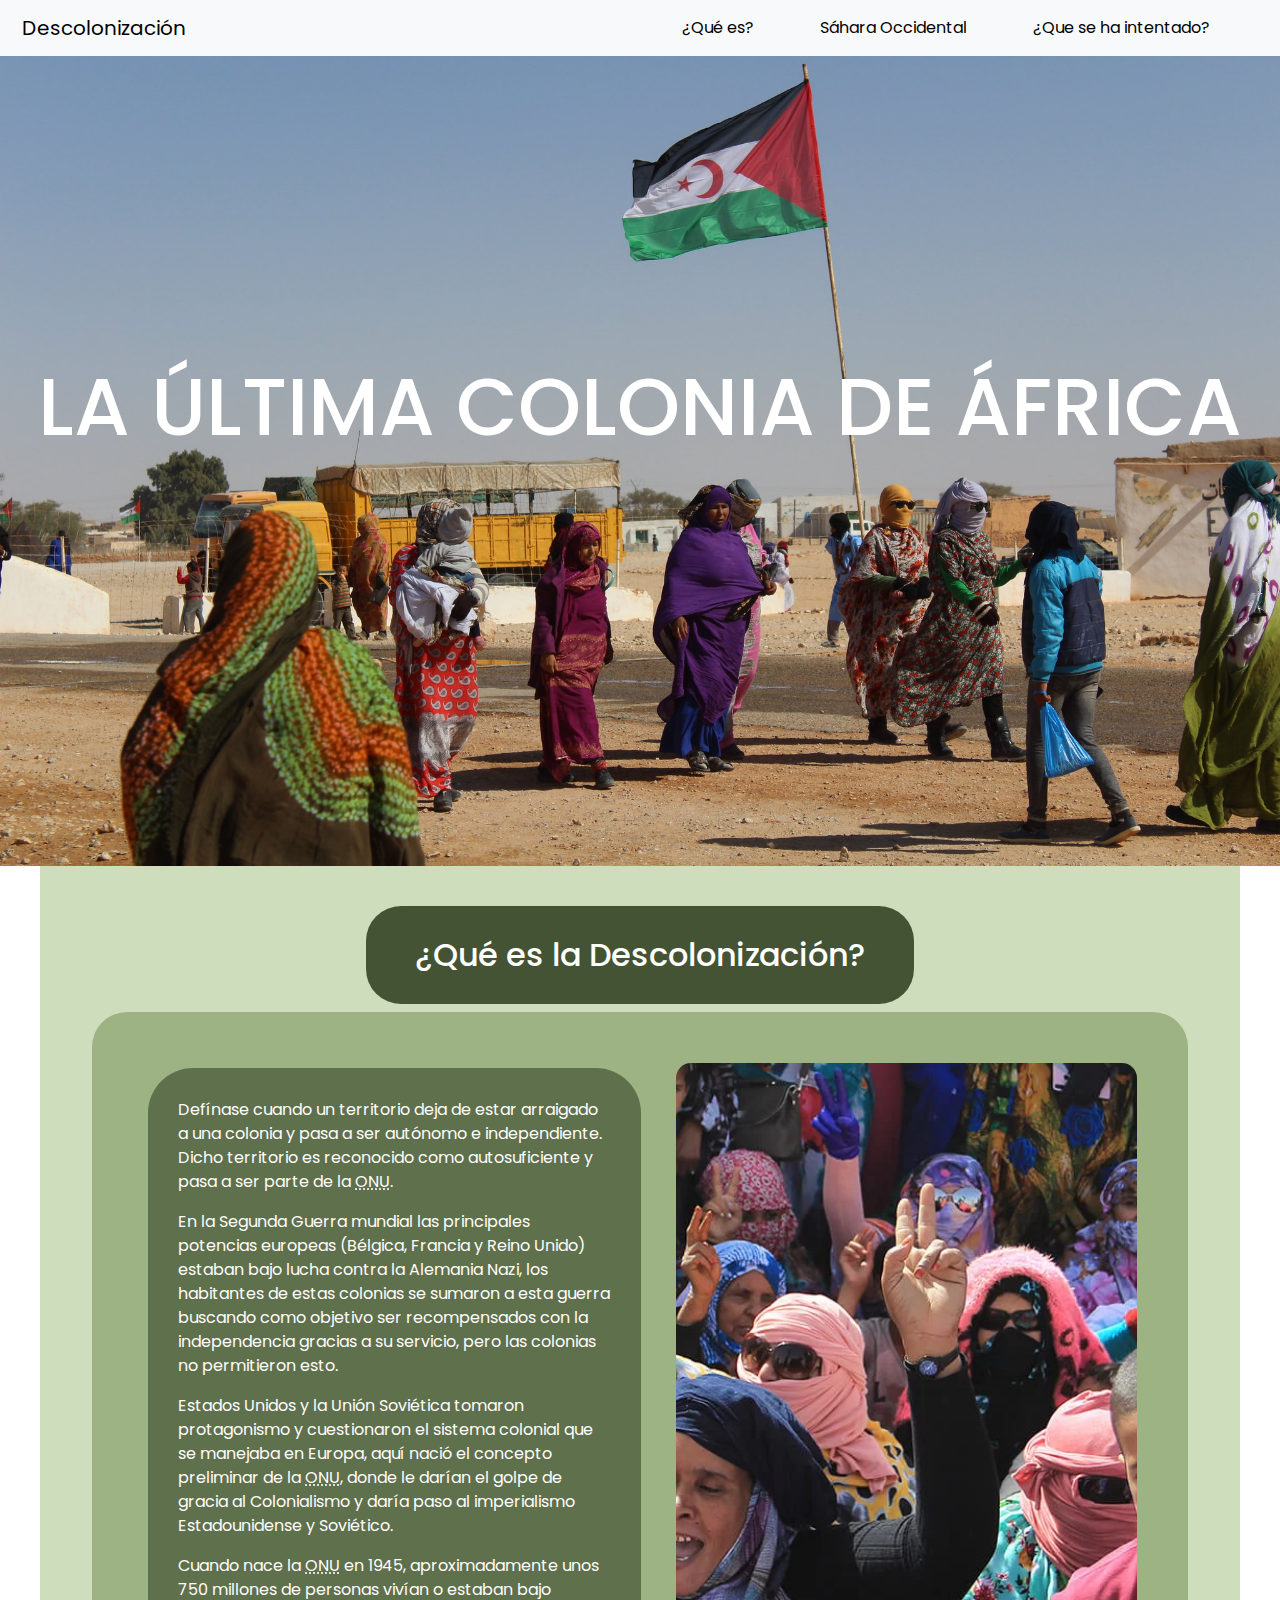
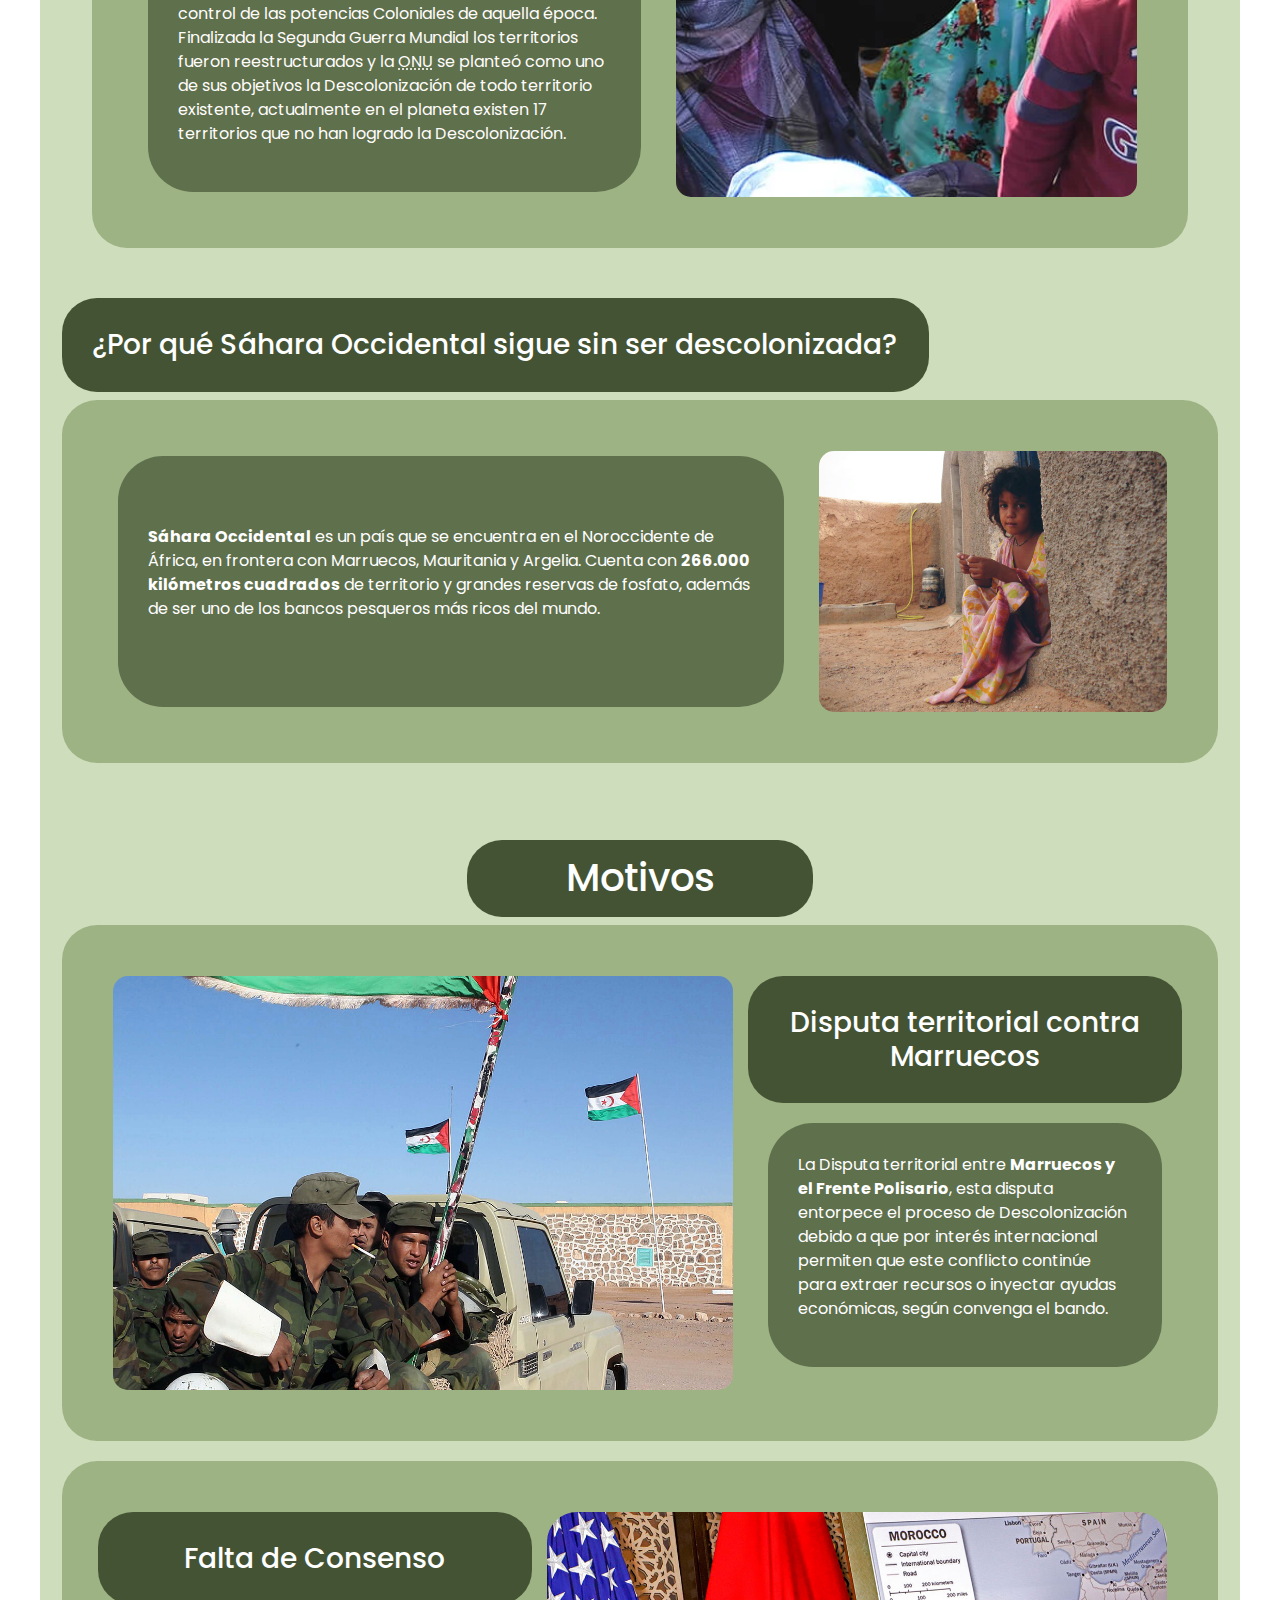
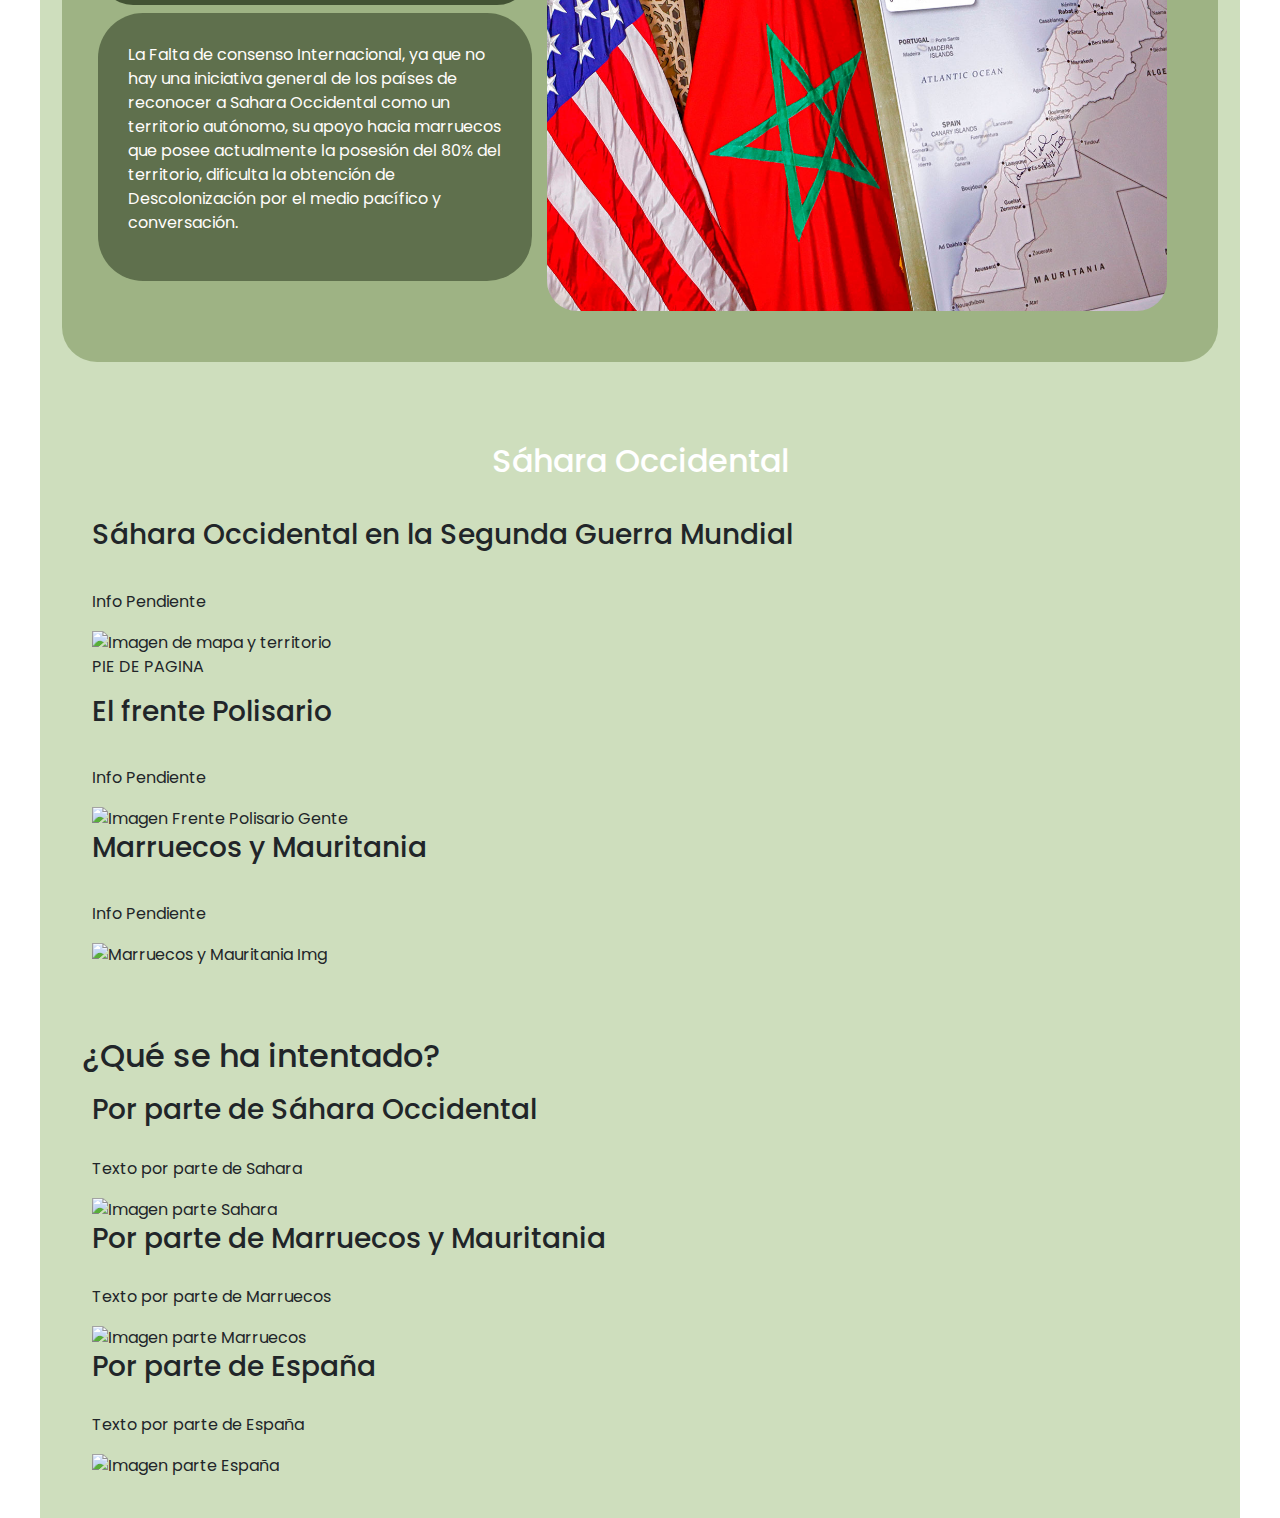
==== index.html @ c4845e3c "Re-estructuracion html" ====
<!DOCTYPE html>
<html lang="en">
<head>
    <meta charset="UTF-8">
    <meta name="viewport" content="width=device-width, initial-scale=1.0">
    <link rel="stylesheet" href="https://cdn.jsdelivr.net/npm/bootstrap@5.3.1/dist/css/bootstrap.min.css">
    <link rel="stylesheet" href="./stylesheet.css">
    <link rel="stylesheet" href="./stylesheet-mobile.css">
    <title>Descolonización</title>
</head>
<body>

    <!--Logo, Nav, Imagen, Titulo-->
    <header>
        <nav class="navbar navbar-expand-lg bg-body-tertiary">
            <div class="container-fluid">
              <a class="navbar-brand" href="#">Descolonización</a>
              <button class="navbar-toggler" type="button" data-bs-toggle="collapse" data-bs-target="#navbarNav" aria-controls="navbarNav" aria-expanded="false" aria-label="Toggle navigation">
                <span class="navbar-toggler-icon"></span>
              </button>
              <div class="collapse navbar-collapse" id="navbarNav">
                <ul class="navbar-nav">
                  <li class="nav-item">
                    <a class="nav-link active" href="#">¿Qué es?</a>
                  </li>
                  <li class="nav-item">
                    <a class="nav-link active" href="#">Sáhara Occidental</a>
                  </li>
                  <li class="nav-item">
                    <a class="nav-link active" aria-disabled="true">¿Que se ha intentado?</a>
                  </li>
                </ul>
              </div>
            </div>
          </nav>
    </header>
    
    
    
    <section id=banner>
        <h1>LA ÚLTIMA COLONIA DE ÁFRICA</h1>
    </section>
    <div class="container">
    <!-- ¿Qué es? -->
    <section>
        <!-- Que es la Descolonizacion -->
        <article>
            <div class="titulo-que-es">
                <h2>¿Qué es la Descolonización?</h2>
            </div>
            <div class="cont-que-es">
                <div class="texto-que-es">
                    <p>Defínase cuando un territorio deja de estar arraigado a una colonia y pasa a ser autónomo e independiente. Dicho territorio es reconocido como autosuficiente y pasa a ser parte de la <abbr title="Organización de las Naciones Unidas">ONU</abbr>.</p>
                    <p>En la Segunda Guerra mundial las principales potencias europeas (Bélgica, Francia y Reino Unido) estaban bajo lucha contra la Alemania Nazi, los habitantes de estas colonias se sumaron a esta guerra buscando como objetivo ser recompensados con la independencia gracias a su servicio, pero las colonias no permitieron esto.</p>
                    <p>Estados Unidos y la Unión Soviética tomaron protagonismo y cuestionaron el sistema colonial que se manejaba en Europa, aquí nació el concepto preliminar de la <abbr title="Organización de las Naciones Unidas">ONU</abbr>, donde le darían el golpe de gracia al Colonialismo y daría paso al imperialismo Estadounidense y Soviético.</p>
                    <p>Cuando nace la <abbr title="Organización de las Naciones Unidas">ONU</abbr> en 1945, aproximadamente unos 750 millones de personas vivían o estaban bajo control de las potencias Coloniales de aquella época. Finalizada la Segunda Guerra Mundial los territorios fueron reestructurados y la <abbr title="Organización de las Naciones Unidas">ONU</abbr> se planteó como uno de sus objetivos la Descolonización de todo territorio existente, actualmente en el planeta existen 17 territorios que no han logrado la Descolonización.</p>
                </div>
                <div class="imagen-que-es">
                    <img src="./resources/Que es la descolonizacion img.webp" alt="Habitantes del Sahara">
                </div>
            </div>
        </article>
    </div>
    <div class="container"> 
        <!-- Porque Sahara Occidental sigue sin se Descolonizada -->
        <article>
            <div class="titulo-porque-sahara">
                <h3>¿Por qué Sáhara Occidental sigue sin ser descolonizada?</h3>
            </div>
            <div class="cont-porque-sahara">
                <div class="texto-porque-sahara">
                    <p>
                        <strong>Sáhara Occidental</strong> es un país que se encuentra en el Noroccidente de África, en frontera con Marruecos, Mauritania y Argelia. Cuenta con <b>266.000 kilómetros cuadrados</b> de territorio y grandes reservas de fosfato, además de ser uno de los bancos pesqueros más ricos del mundo.
                    </p>
                </div>
                <div class="imagen-porque-sahara">
                    <img src="./resources/niñosdelsahara.jpg" alt="Niña Saharaui">
                </div>
                    
            </div>
        </article>

        <!-- Motivos -->
        <article>
            <div class="titulo-motivos">
                <h3>Motivos</h3>
            </div>


            <div class="cont-motivos">

                <div class="imagen-disputa-territorial">
                    <img src="./resources/Ejercito del Sahara.jpg" alt="Ejercito Sahauri">
                </div>
                <div class="cont-sub-tex-disputa-territorial">

                    <div class="sub-disputa-territorial">
                        <h3>Disputa territorial contra Marruecos</h3>
                    </div>
                
                    <div class="texto-disputa-territorial">
                        <p>La Disputa territorial entre <strong>Marruecos y el Frente Polisario</strong>, esta disputa entorpece el proceso de Descolonización debido a que por interés internacional permiten que este conflicto continúe para extraer recursos o inyectar ayudas económicas, según convenga el bando.</p>
                    </div>
                </div>
                
            </div>

            <div class="cont-falta-censo">

                <div class="cont-sub-text-falta-censo">
                    <div class="sub-falta-censo">
                        <h3>Falta de Consenso</h3>
                    </div>
                    <div class="texto-falta-censo">
                        <p>La Falta de consenso Internacional, ya que no hay una iniciativa general de los países de reconocer a Sahara Occidental como un territorio autónomo, su apoyo hacia marruecos que posee actualmente la posesión del 80% del territorio, dificulta la obtención de Descolonización por el medio pacífico y conversación.</p>
                    </div>
                </div>

                <div class="imagen-falta-censo">
                    <img src="./resources/marruecos-sahara.jpg" alt=" Bandera Marroqui y Estadounidense">
                </div>
                
            </div>
        </article>
    </section>
    </div>  
    <div class="container">
    <!-- Sahara Occidental -->
    <section>

        <!-- Segunda Guerra Mundial en Sahara -->
        <article>
            <div class="titulo">
                <h2>Sáhara Occidental</h2>
            </div>
            <div class="text-izq">
                <h3>Sáhara Occidental en la Segunda Guerra Mundial</h3>
                <p> Info Pendiente </p>
                <img src="#" alt="Imagen de mapa y territorio">
                <p>PIE DE PAGINA</p>
            </div>

            <div class="text-izq">
                <h3>El frente Polisario</h3>
                <p> Info Pendiente</p>
                <img src="#" alt="Imagen Frente Polisario Gente">
            </div>

            <div class="text-der-">
                <h3>Marruecos y Mauritania</h3>
                <p> Info Pendiente </p>
                <img src="#" alt="Marruecos y Mauritania Img">
            </div>
            </article>
    </section>
    </div>
    <div class="container">
    <!-- Qué se ha intentado -->
    <section>
        <h2>¿Qué se ha intentado?</h2>
        <article class="cards">

            <!-- Carta Sahara Occidental -->
            <div class="card-body">
                <h3 class="card-title">Por parte de Sáhara Occidental</h3>
                <p class="card-txt"> Texto por parte de Sahara</p>
                <img src="#" alt="Imagen parte Sahara">
            </div>

            <!-- Carta Marruecos y Mauritania -->
            <div class="card-body">
                <h3 class="card-title">Por parte de Marruecos y Mauritania</h3>
                <p class="card-txt"> Texto por parte de Marruecos</p>
                <img src="#" alt="Imagen parte Marruecos">
            </div>

            <!-- Carta de España -->
            <div class="card-body">
                <h3 class="card-title">Por parte de España</h3>
                <p class="card-txt"> Texto por parte de España</p>
                <img src="#" alt="Imagen parte España">
            </div>

        </article>
    </section>
    </div>
    <script src="https://cdn.jsdelivr.net/npm/bootstrap@5.3.1/dist/js/bootstrap.min.js" integrity="sha384-Rx+T1VzGupg4BHQYs2gCW9It+akI2MM/mndMCy36UVfodzcJcF0GGLxZIzObiEfa" crossorigin="anonymous"></script>

</body>
</html>
---- stylesheet.css ----
@import url('https://fonts.googleapis.com/css2?family=Poppins:ital,wght@0,400;0,500;1,300;1,400&display=swap');

body{
    font-family: 'Poppins', sans-serif;
    background-color: rgba(#FAF1E4);
}

/* Pre-sets*/
article h2{
    text-align: center;
    padding: 30px;
    color: white;
}

.container{
    max-width: 1200px;
    margin: auto;
    background-color: #CEDEBD;
}

article h3{
    padding-bottom: 30px;
}


/*NAV BAR*/
#navbarNav{
    justify-content: end;
}

.nav-item{
    padding-right: 50px;
}

.navbar-brand{
    padding-left: 10px;

}



/* Header Banner */

/*TITULO*/
#banner h1{
    color: white;
    font-size: 80px;
    font-weight: 500px;
    padding-bottom: 100px;

}
/*Style Banner Background*/
#banner{
    display: flex;
    align-items: center;
    justify-content: center;
    flex-direction: column;
    height: 90vh;
    background-image: url("resources/Banner.jpg");
    background-size: cover;
    background-repeat: no-repeat;
    background-position: center center;
    text-align: center;
}


/* Inicio de Secciones */
section{
    padding: 30px ;
}

/* Edicion Padding Articulos*/
article{
    padding: 10px;
}


/* ---- PRIMERA SECCION - QUE ES* -----/

/*Titulo de Seccion - Que es*/
.titulo-que-es{
    margin-left: 25%;
    margin-right: 25%;
    border-radius: 35px;
    background-color: #435334;
}

/*Contenedor Principal*/
.cont-que-es{
    display: flex;
    padding: 4vh;
    background-color: #9EB384;
    border-radius: 35px;
    
}

/*Parrafo*/
.texto-que-es{
    width: 50%;
    padding: 30px;
    background-color: #435334b0;
    border-radius: 45px;
    margin: 20px;
    color: #fffdfb;
}

/*Contenedor de Imagen*/
.imagen-que-es{
    padding: 15px;
    width: 50%;
}

/*Dimension Imagen*/
.imagen-que-es img {
    width: 100%;
    height: 100%;
    object-fit: cover;
    border-radius: 15px;
}



/*Porque Sahara sigue sin ser Descolonizada*/

/*Contenedor Titulo*/
.titulo-porque-sahara{
    margin-right: 25%;
    border-radius: 35px;
    background-color: #435334;
}

.cont-porque-sahara{
    display: flex;
    padding: 4vh;
    background-color: #9EB384;
    border-radius: 35px;
}

/*Titulo texto*/
.titulo-porque-sahara h3{
    text-align: left;
    padding: 30px;
    color: white;
}

/*Contenedor texto*/
.texto-porque-sahara{
    width: auto;
    padding: 30px;
    background-color: #79797927;
    border-radius: 45px;
    margin: 20px;
    display: flex;
    align-items: center;
    justify-content: center;
}

/*Parrafo*/
.texto-porque-sahara {
    background-color: #435334b0;
    color: white;
}

/*Contenedor Imagen Niña*/
.imagen-porque-sahara{
    margin: 15px;
    width: auto;
}
/*Dimension Imagen Niña*/
.imagen-porque-sahara img {
    width: 100%;
    height: 100%;
    object-fit: cover;
    border-radius: 15px;
}

/*  --- MOTIVOS  ---*/

/*Contenedor Titulo Motivos*/
.titulo-motivos{
    margin-top: 5%;
    margin-left: 35%;
    margin-right: 35%;
    border-radius: 35px;
    background-color: #435334;
}
/*Titulo Motivos texto*/
.titulo-motivos h3{
    text-align: center;
    padding: 15px;
    font-size: 39px;
    color: white;
}

/*Contenedor Principal*/
.cont-motivos {
    padding: 4vh;
    background-color: #9EB384;
    border-radius: 35px;
    display:flex;
    flex-direction: row;

}

/* Contenedor titulo Disputa Territorial */
.sub-disputa-territorial{
    margin-top: 15px;
    border-radius: 35px;
    background-color: #435334;
}

/*Titulo disputa territorial*/
.sub-disputa-territorial h3{
    text-align: center;
    padding: 30px;
    color: white;
}

/* Contenido Motivos (Subtitulo y texto) */
.cont-sub-tex-disputa-territorial {
    width: 40%;
}

.cont-sub-tex-disputa-territorial .text{
    width: 100%;
    margin: 0;
    padding: 30px;
    background-color: #435334b0;
    border-radius: 45px;
    color: #fffdfb;
}

/*Contenedor texto disputa territorial*/
.texto-disputa-territorial{
    width: auto;
    padding: 30px;
    background-color: #79797927;
    border-radius: 45px;
    margin: 20px;
    display: flex;
    align-items: center;
    justify-content: center;
    
}

/*Parrafo disputa territorial*/
.texto-disputa-territorial {
    background-color: #435334b0;
    color: white;
}

/* Imagen de Los soldados */
.imagen-disputa-territorial {
    padding: 15px;
    width: 60%;   
}

.imagen-disputa-territorial img {
    width: 100%;
    height: 100%;
    object-fit: cover;
    border-radius: 15px; 
}

/* Contenedor falta de censo */
.cont-falta-censo{
    display: flex;
    padding: 4vh;
    background-color: #9EB384;
    border-radius: 35px;
    margin-top: 20px;  
    width: 100%; 
}

/* Subtitulo contenedor falta de censo*/
.sub-falta-censo {
    margin-top: 15px;
    border-radius: 35px;
    background-color: #435334;
}
/* Subtitulo texto falta de censo   */
.sub-falta-censo h3 {
    text-align: center;
    padding: 30px;
    color: white;
}

/* Contenedor Falta de censo (Subtitulo y texto)*/
.cont-sub-text-falta-censo {
    width: 40%;
}
.texto-falta-censo{
    width: 100%;
    margin: 0;
    padding: 30px;
    background-color: #435334b0;
    border-radius: 45px;
    color: #fffdfb;
}

/* contenedor Imagen falta de censo */
.imagen-falta-censo{
    padding: 15px;
    width: 60%;   
}

/* imagen falta detexto-izq .imagen  censo img */
.imagen-falta-censo img {
    width: 100%;
    height: 100%;
    object-fit: cover;
    border-radius: 30px; 
}
/*<----------------------------------------------->*/
---- stylesheet-mobile.css ----
@media (max-width: 900px){

    /*Seccion Que es*/
    .titulo-principal{
        margin-left: 15%;
        margin-right: 15%;
        border-radius: 35px;
        background-color: #435334;
    }
    /*Contenedor Princial*/
    .texto-izq{
        display: flex;
        flex-direction: column;
        background-color: #9EB384;
        border-radius: 35px;
    }
    /*Parrafo*/
    .text{
        width: auto;
        padding: 30px;
        background-color: #435334b0;
        border-radius: 45px;
        margin: 20px;
        color: #fffdfb;
    }
    /*Contenedor Imagen*/
    .imagen{
        padding: 15px;
        width: auto;
    }

    /*Dimension Imagen*/
    .imagen img {
        width: 100%;
        height: 100%;
        object-fit: cover;
        border-radius: 15px;
    }

    /* Seccion ¿Por qué Sáhara Occidental sigue sin ser descolonizada? */

    /* contenedor titulo h3 */
    .titulo-h3-izquierda{
        margin-left: 15%;
        margin-right: 15%;
        border-radius: 35px;
        background-color: #435334;
    }

    .titulo-h3-mitad{
        margin-left: 20%;
        margin-right: 20%;
    }

    /* texto h3 centrado */
    .titulo-h3-izquierda h3{
        text-align: center;
    }

    .sub-titulo-h3-Motivos{
        margin-left: 5%;
        margin-right: 5%;
        border-radius: 35px;
        background-color: #435334;
        color:  white;
    }
    .sub-titulo-h3-Motivos h3{
        text-align: center;
    }

    .texto-der {
        padding: 4vh;
        background-color: #9EB384;
        border-radius: 35px;
    }

    .texto-izq{
        display: flex;
        padding: 4vh;
        background-color: #9EB384;
        border-radius: 35px;
        margin-top: 20px;
        
    }



   

    


}
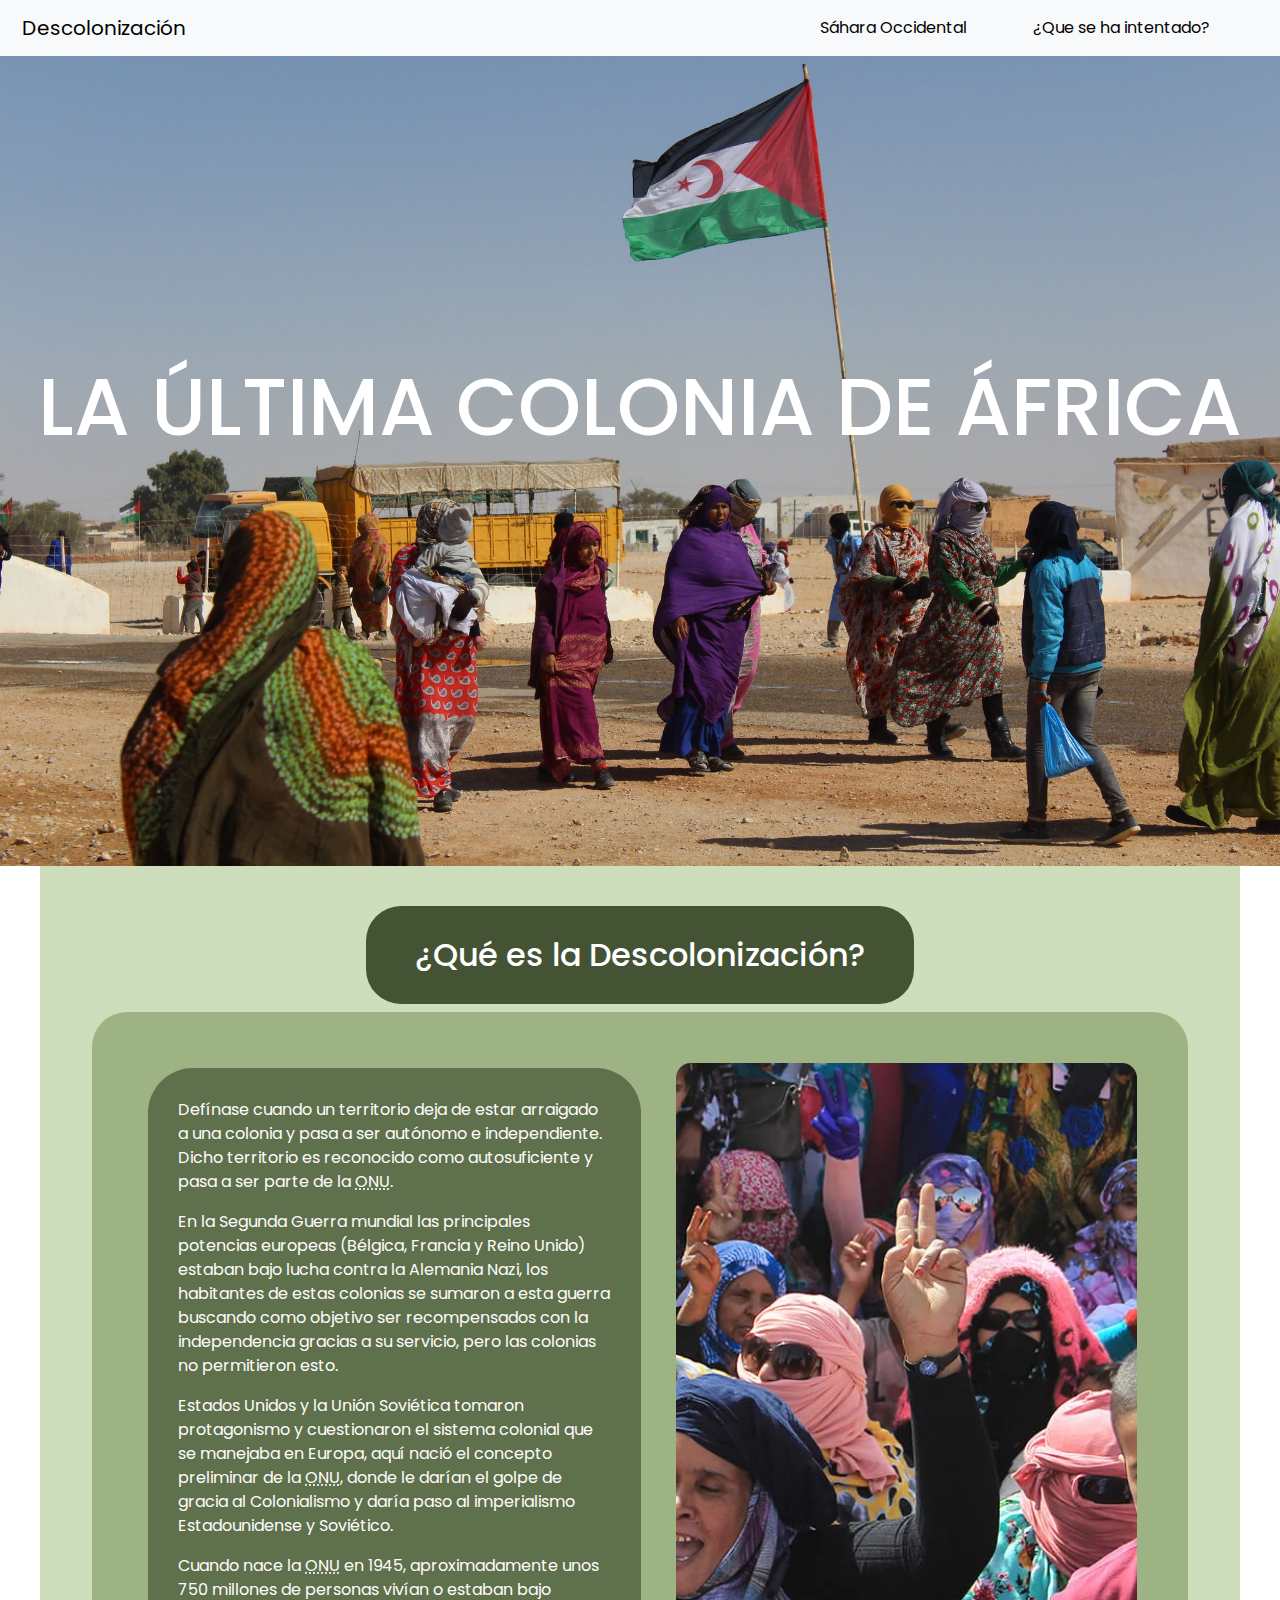
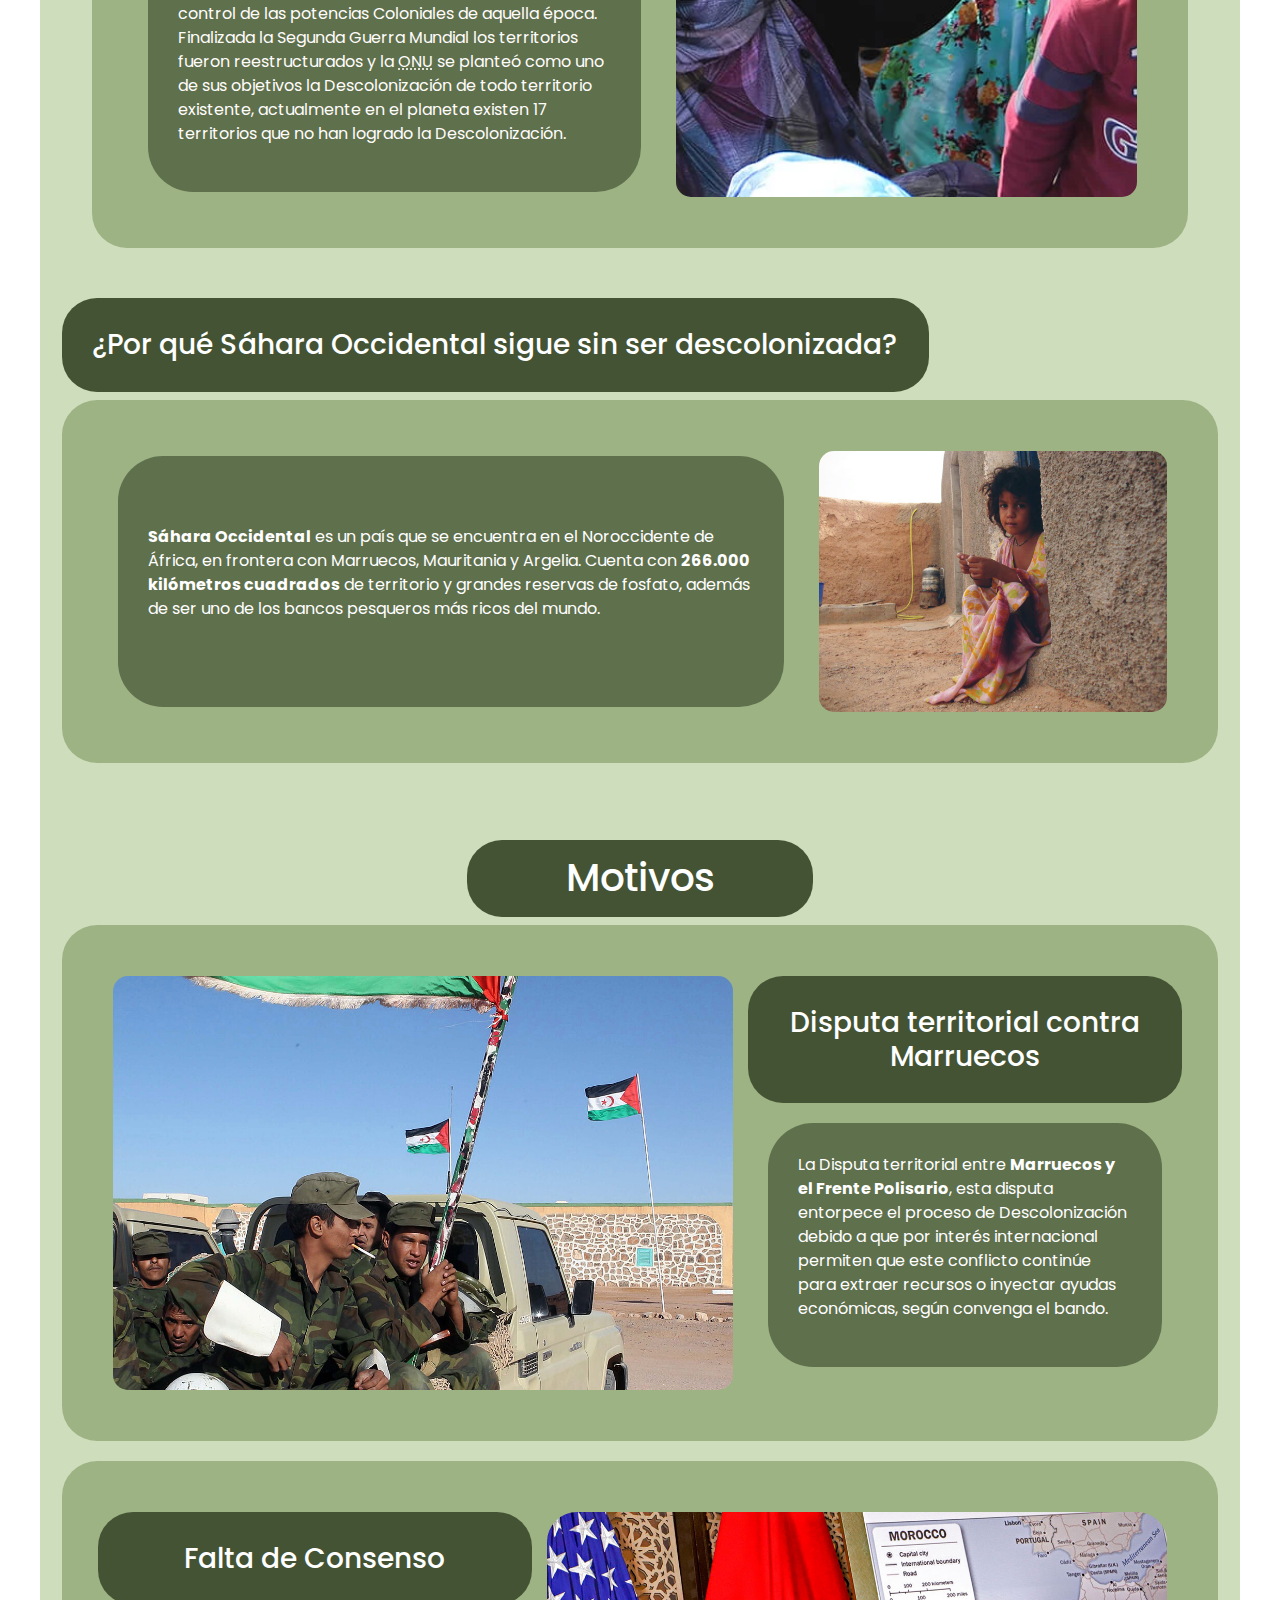
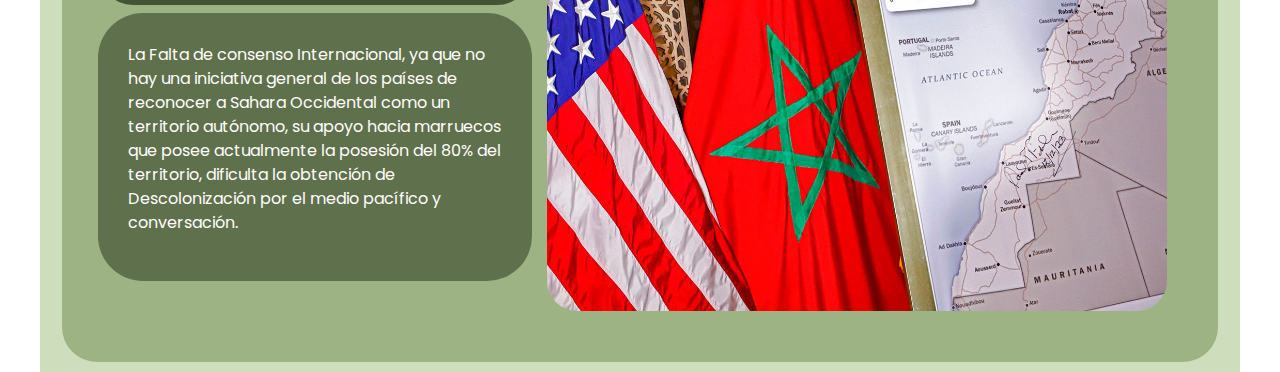
==== commit a0c1b726: "Modularizacion" ====
--- a/index.html
+++ b/index.html
@@ -14,20 +14,17 @@
     <header>
         <nav class="navbar navbar-expand-lg bg-body-tertiary">
             <div class="container-fluid">
-              <a class="navbar-brand" href="#">Descolonización</a>
+              <a class="navbar-brand" href="./index.html">Descolonización</a>
               <button class="navbar-toggler" type="button" data-bs-toggle="collapse" data-bs-target="#navbarNav" aria-controls="navbarNav" aria-expanded="false" aria-label="Toggle navigation">
                 <span class="navbar-toggler-icon"></span>
               </button>
               <div class="collapse navbar-collapse" id="navbarNav">
                 <ul class="navbar-nav">
                   <li class="nav-item">
-                    <a class="nav-link active" href="#">¿Qué es?</a>
+                    <a class="nav-link active" href="./sahara.html">Sáhara Occidental</a>
                   </li>
                   <li class="nav-item">
-                    <a class="nav-link active" href="#">Sáhara Occidental</a>
-                  </li>
-                  <li class="nav-item">
-                    <a class="nav-link active" aria-disabled="true">¿Que se ha intentado?</a>
+                    <a class="nav-link active" href="./que-se-ha-intendo.html">¿Que se ha intentado?</a>
                   </li>
                 </ul>
               </div>
@@ -124,66 +121,6 @@
         </article>
     </section>
     </div>  
-    <div class="container">
-    <!-- Sahara Occidental -->
-    <section>
-
-        <!-- Segunda Guerra Mundial en Sahara -->
-        <article>
-            <div class="titulo">
-                <h2>Sáhara Occidental</h2>
-            </div>
-            <div class="text-izq">
-                <h3>Sáhara Occidental en la Segunda Guerra Mundial</h3>
-                <p> Info Pendiente </p>
-                <img src="#" alt="Imagen de mapa y territorio">
-                <p>PIE DE PAGINA</p>
-            </div>
-
-            <div class="text-izq">
-                <h3>El frente Polisario</h3>
-                <p> Info Pendiente</p>
-                <img src="#" alt="Imagen Frente Polisario Gente">
-            </div>
-
-            <div class="text-der-">
-                <h3>Marruecos y Mauritania</h3>
-                <p> Info Pendiente </p>
-                <img src="#" alt="Marruecos y Mauritania Img">
-            </div>
-            </article>
-    </section>
-    </div>
-    <div class="container">
-    <!-- Qué se ha intentado -->
-    <section>
-        <h2>¿Qué se ha intentado?</h2>
-        <article class="cards">
-
-            <!-- Carta Sahara Occidental -->
-            <div class="card-body">
-                <h3 class="card-title">Por parte de Sáhara Occidental</h3>
-                <p class="card-txt"> Texto por parte de Sahara</p>
-                <img src="#" alt="Imagen parte Sahara">
-            </div>
-
-            <!-- Carta Marruecos y Mauritania -->
-            <div class="card-body">
-                <h3 class="card-title">Por parte de Marruecos y Mauritania</h3>
-                <p class="card-txt"> Texto por parte de Marruecos</p>
-                <img src="#" alt="Imagen parte Marruecos">
-            </div>
-
-            <!-- Carta de España -->
-            <div class="card-body">
-                <h3 class="card-title">Por parte de España</h3>
-                <p class="card-txt"> Texto por parte de España</p>
-                <img src="#" alt="Imagen parte España">
-            </div>
-
-        </article>
-    </section>
-    </div>
     <script src="https://cdn.jsdelivr.net/npm/bootstrap@5.3.1/dist/js/bootstrap.min.js" integrity="sha384-Rx+T1VzGupg4BHQYs2gCW9It+akI2MM/mndMCy36UVfodzcJcF0GGLxZIzObiEfa" crossorigin="anonymous"></script>
 
 </body>
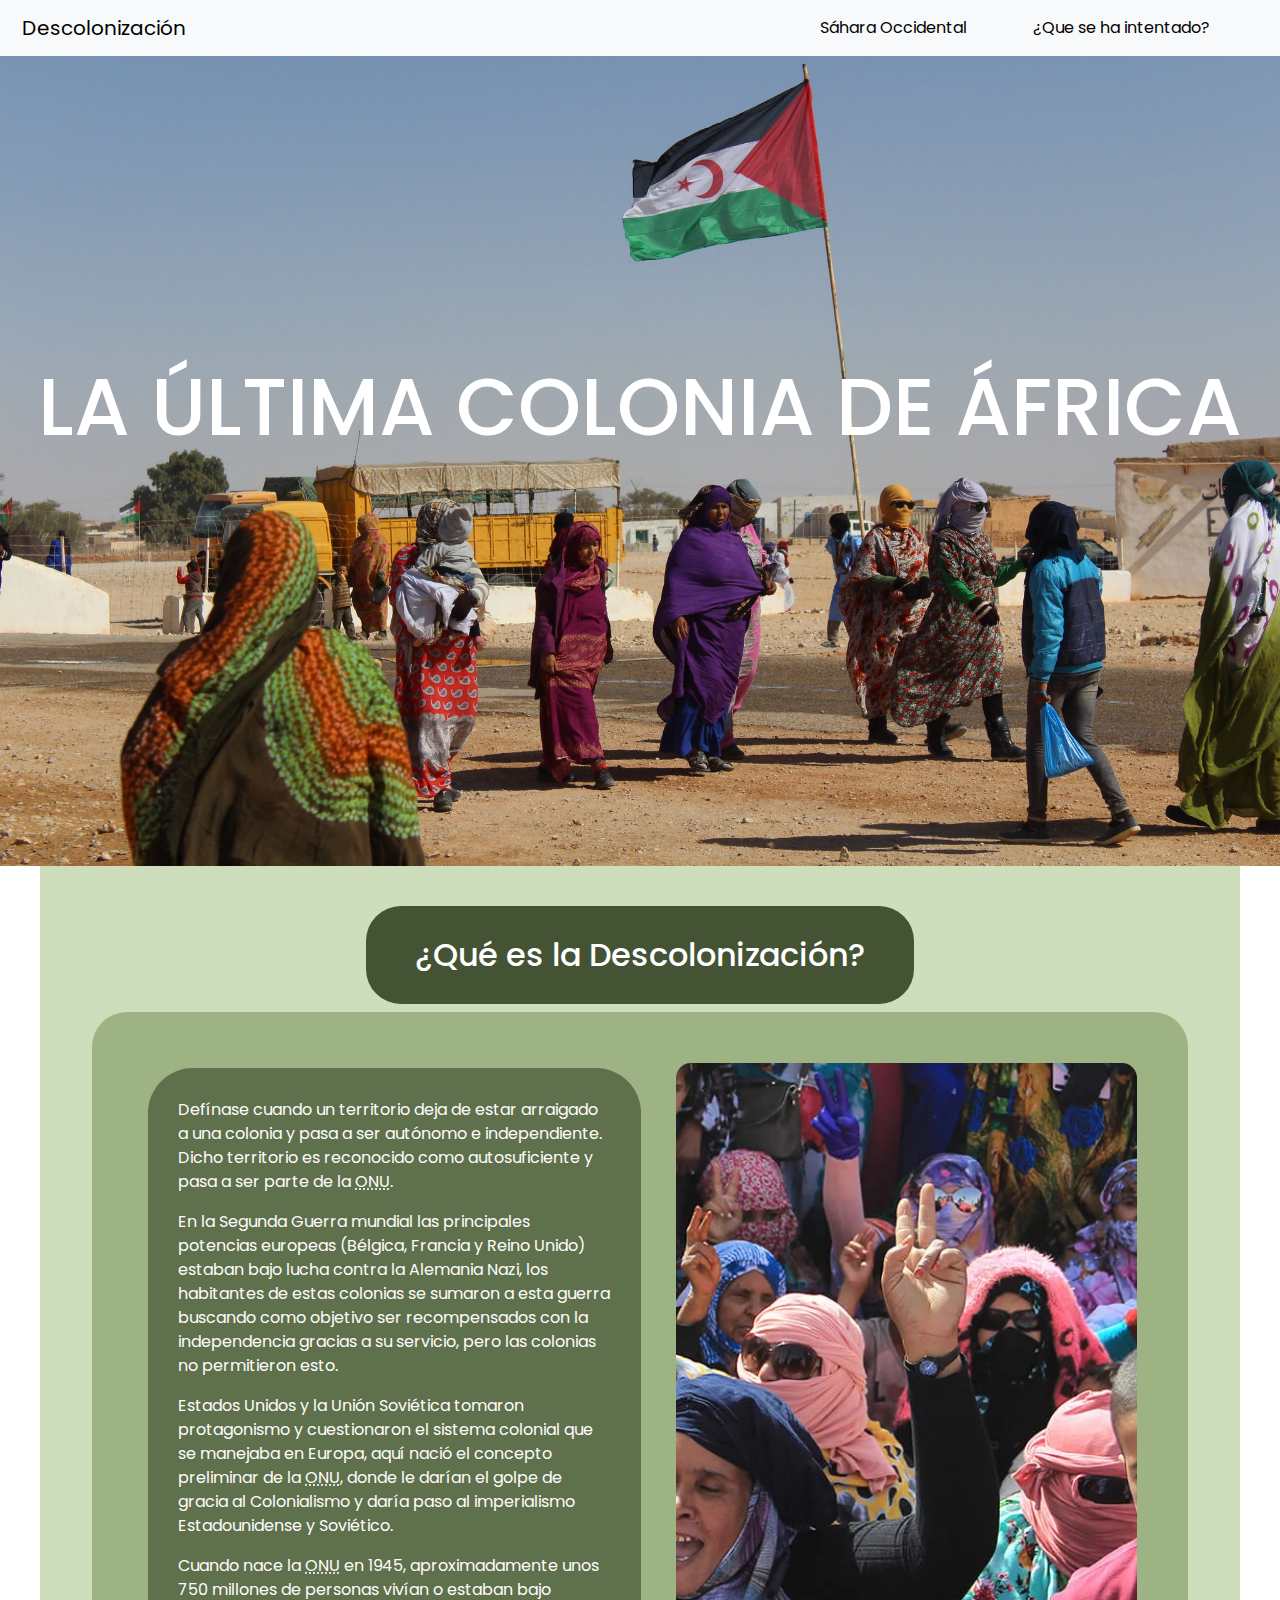
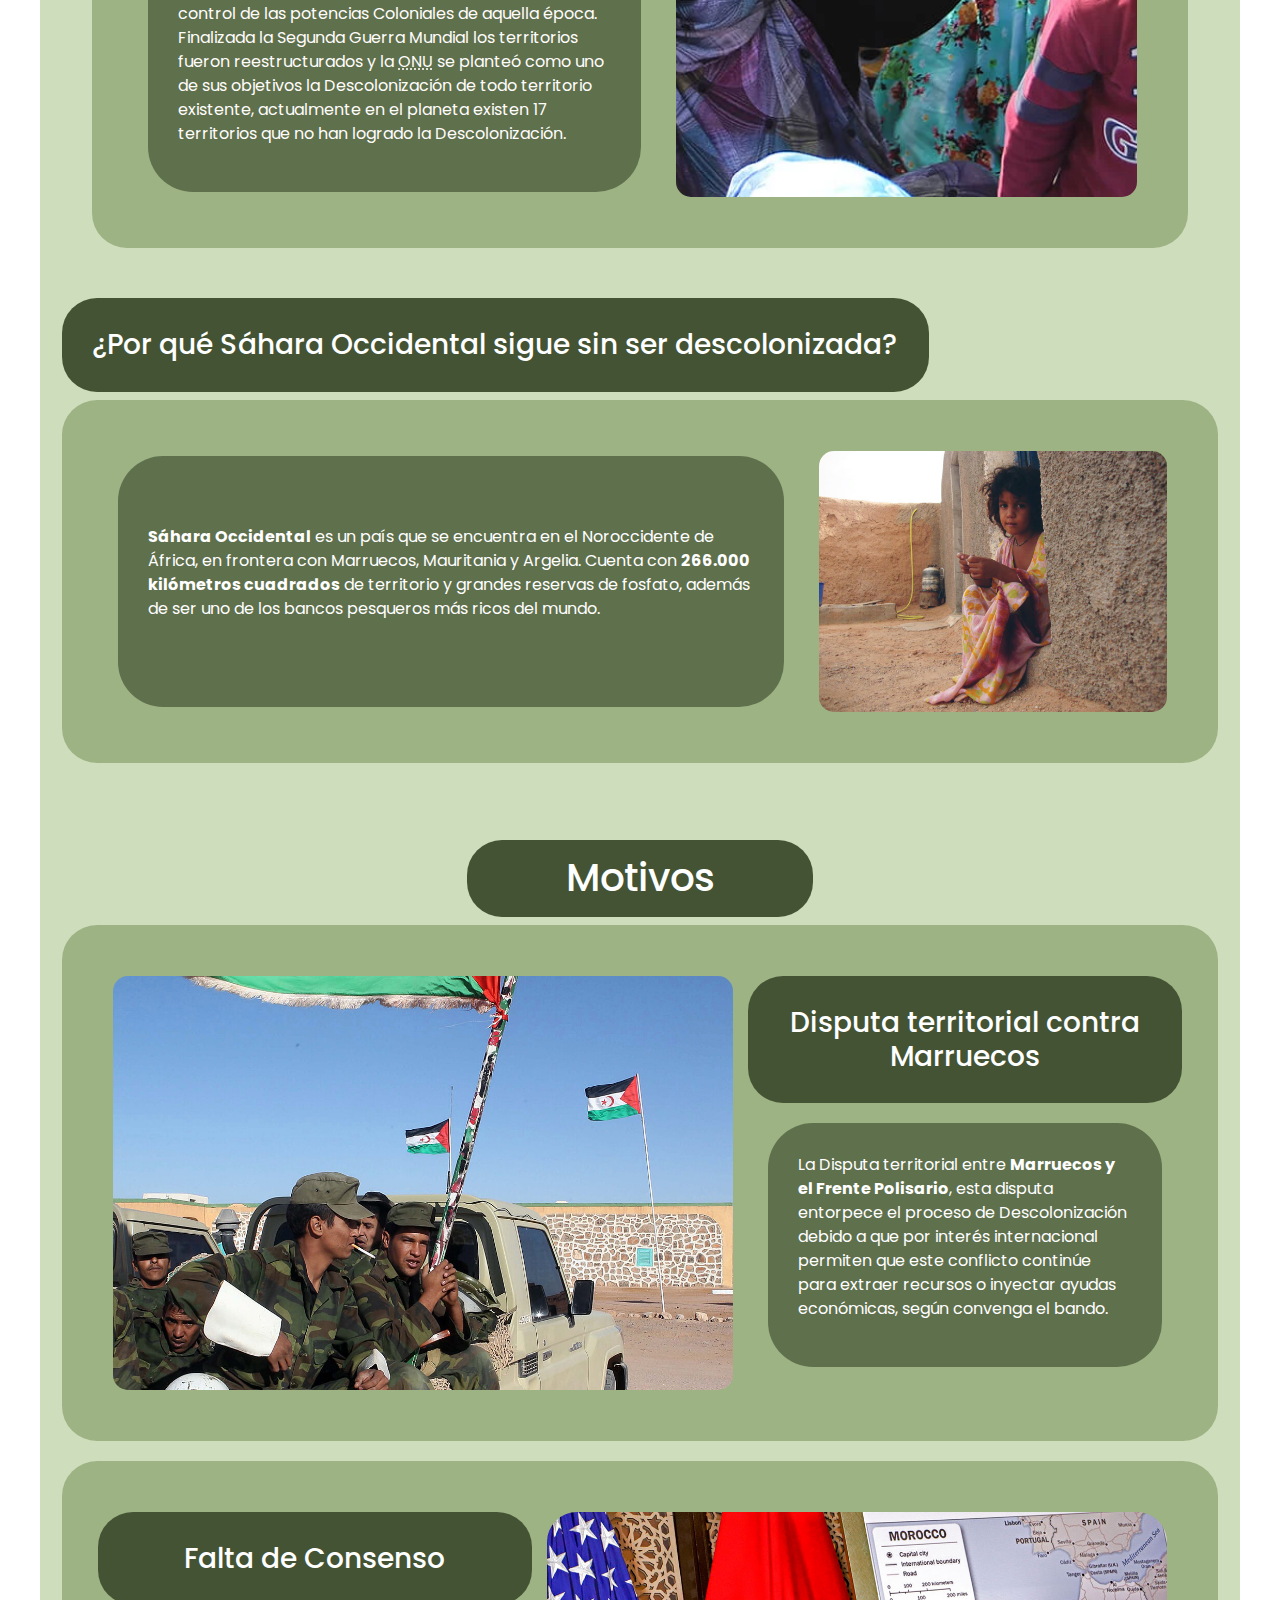
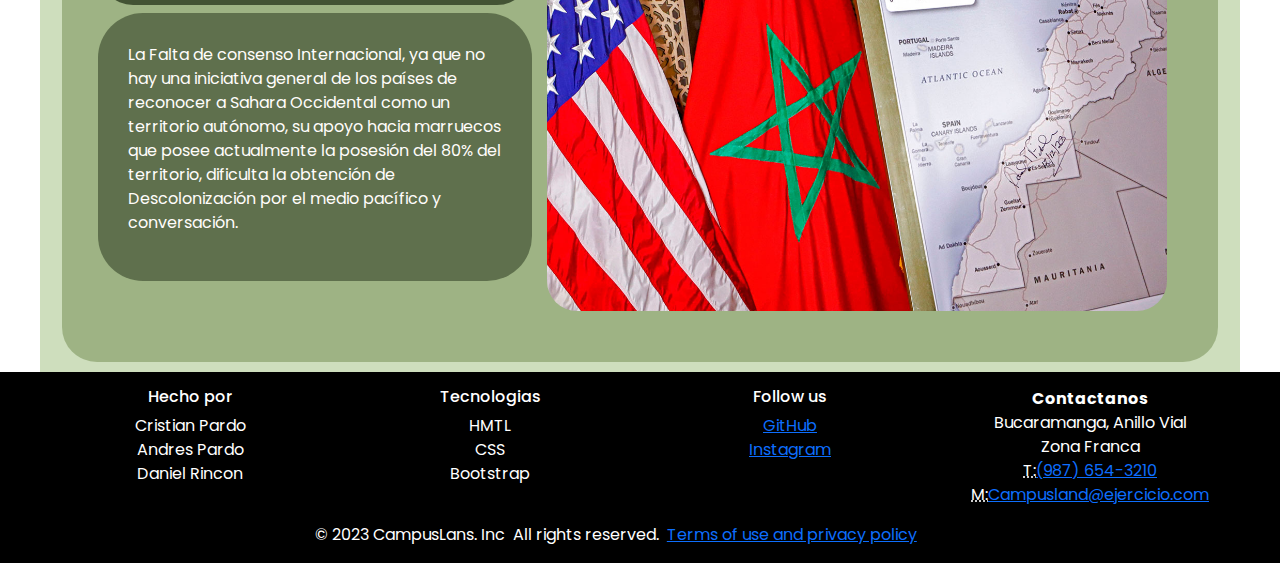
==== commit e7c92fd5: "Pagina completa preeliminar" ====
--- a/index.html
+++ b/index.html
@@ -121,6 +121,55 @@
         </article>
     </section>
     </div>  
+    <footer class="bg-black text-white ">
+        <div class="container text-center text-md-left" style="background-color: black; padding-top: 15px ;">
+          <div class="row">
+            <div class="col-6 col-sm-6 col-md-3">
+              <h6>Hecho por</h6>
+              <ul class="list-unstyled">
+                <li>Cristian Pardo</li>
+                <li>Andres Pardo</li>
+                <li>Daniel Rincon</li>
+              </ul>
+            </div>
+            <div class="col-6 col-sm-6 col-md-3">
+              <h6>Tecnologias</h6>
+              <ul class="list-unstyled">
+                <li>HMTL</li>
+                <li>CSS</li>
+                <li>Bootstrap</li>
+            </div>
+            <div class="col-6 col-sm-3 col-md-0">
+              <h6>Follow us</h6>
+              <ul class="list-unstyled">
+                <li><a href="https://github.com/Ancreem/Grupo-5-Descolonizacion" target="_blank">GitHub</a></li>
+                <li><a href="https://www.instagram.com/campuslands/" target="_blank">Instagram</a></li>
+              </ul>
+            </div>
+            <div class="col-12 col-sm-6 col-md-3">
+              <address>
+                <strong>Contactanos</strong>
+                <br>
+                Bucaramanga, Anillo Vial<br />
+                Zona Franca<br />
+                <abbr title="Telephone">T:</abbr
+                ><a href="tel:">(987) 654-3210</a><br />
+                <abbr title="Mail">M:</abbr
+                ><a href="mailexample@domain.com">Campusland@ejercicio.com</a>
+              </address>
+            </div>
+          </div>
+          <div class="row">
+            <div class="col-12 col-sm-6 col-md-9">
+              <ul class="list-inline" style="display: flex; margin-left: 30%;">
+                <li class="list-inline-item">&copy; 2023 CampusLans. Inc</li>
+                <li class="list-inline-item">All rights reserved.</li>
+                <li class="list-inline-item">
+                  <a href="#">Terms of use and privacy policy</a>
+                </li>
+              </ul>
+            </div>
+      </footer>
     <script src="https://cdn.jsdelivr.net/npm/bootstrap@5.3.1/dist/js/bootstrap.min.js" integrity="sha384-Rx+T1VzGupg4BHQYs2gCW9It+akI2MM/mndMCy36UVfodzcJcF0GGLxZIzObiEfa" crossorigin="anonymous"></script>
 
 </body>
--- a/stylesheet.css
+++ b/stylesheet.css
@@ -312,6 +312,266 @@
     object-fit: cover;
     border-radius: 30px; 
 }
+
+
 /*<----------------------------------------------->*/
 
 
+
+/* SAHARA OCCIDENTAL */
+.titulo-sahara-occidental{
+    margin-left: 25%;
+    margin-right: 25%;
+    border-radius: 35px;
+    background-color: #435334;
+}
+
+
+/*Titulo de Seccion - Sahara Guerra*/
+.titulo-sahara-occidental{
+    margin-left: 25%;
+    margin-right: 25%;
+    border-radius: 35px;
+    background-color: #435334;
+}
+
+/* Contenedor Principal de Segunda Guerra Mundial en Sahara */
+.cont-sahara-guerra{
+    display: flex;
+    padding: 4vh;
+    background-color: #9EB384;
+    border-radius: 35px;
+    margin-top: 20px;  
+    width: 100%; 
+}
+
+/* Subtitulo contenedor Segunda Guerra Mundial en Sahara*/
+.sub-sahara-guerra {
+    margin-top: 15px;
+    border-radius: 35px;
+    background-color: #435334;
+}
+/* Subtitulo texto falta de censo   */
+.sub-sahara-guerra h3 {
+    text-align: center;
+    padding: 30px;
+    color: white;
+}
+
+/* Contenedor Segunda Guerra Mundial en Sahara (Subtitulo y texto)*/
+.cont-sub-text-sahara-guerra {
+    width: 80%;
+}
+.texto-sahara-guerra{
+    width: 100%;
+    margin: 0;
+    padding: 30px;
+    background-color: #435334b0;
+    border-radius: 45px;
+    color: #fffdfb;
+}
+
+/* contenedor Imagen Segunda Guerra Mundial en Sahara */
+.imagen-sahara-guerra{
+    padding: 15px;
+    width: 60%;   
+    text-align: center;
+}
+
+/* imagen Segunda Guerra Mundial en Sahara img */
+.imagen-sahara-guerra img {
+    width: 100%;
+    height: 100%;
+    border-radius: 30px; 
+}
+
+/*<----------------------------------------------->*/
+
+/* Contenedor Principal de Segunda Guerra Mundial en Sahara */
+.cont-frente-polisario{
+    display: flex;
+    padding: 4vh;
+    background-color: #9EB384;
+    border-radius: 35px;
+    margin-top: 20px;  
+    width: 100%; 
+}
+
+/* Subtitulo contenedor Segunda Guerra Mundial en Sahara*/
+.sub-frente-polisario {
+    margin-top: 15px;
+    border-radius: 35px;
+    background-color: #435334;
+}
+/* Subtitulo texto falta de censo   */
+.sub-frente-polisario h3 {
+    text-align: center;
+    padding: 30px;
+    color: white;
+}
+
+/* Contenedor Segunda Guerra Mundial en Sahara (Subtitulo y texto)*/
+.cont-sub-text-frente-polisario {
+    width: 50%;
+}
+.texto-frente-polisario{
+    width: 100%;
+    margin: 0;
+    padding: 30px;
+    background-color: #435334b0;
+    border-radius: 45px;
+    color: #fffdfb;
+}
+
+/* contenedor Imagen Segunda Guerra Mundial en Sahara */
+.imagen-frente-polisario{
+    padding: 15px;
+    width: 60%;   
+    text-align: center;
+}
+
+/* imagen Segunda Guerra Mundial en Sahara img */
+.imagen-frente-polisario img {
+    width: 100%;
+    height: 100%;
+    border-radius: 30px; 
+}
+
+
+/*<----------------------------------------------->*/
+/* Contenedor Principal marruecos-mauritania */
+.cont-marruecos-mauritania{
+    display: flex;
+    padding: 4vh;
+    background-color: #9EB384;
+    border-radius: 35px;
+    margin-top: 20px;  
+    width: 100%; 
+}
+
+/* Subtitulo contenedor falta de censo*/
+.sub-marruecos-mauritania {
+    margin-top: 15px;
+    border-radius: 35px;
+    background-color: #435334;
+}
+/* Subtitulo texto falta de censo   */
+.sub-marruecos-mauritania h3 {
+    text-align: center;
+    padding: 30px;
+    color: white;
+}
+
+/* Contenedor Falta de censo (Subtitulo y texto)*/
+.cont-sub-text-marruecos-mauritania {
+    width: 40%;
+}
+.texto-marruecos-mauritania{
+    width: 100%;
+    margin: 0;
+    padding: 30px;
+    background-color: #435334b0;
+    border-radius: 45px;
+    color: #fffdfb;
+}
+
+/* contenedor Imagen falta de censo */
+.imagen-marruecos-mauritania{
+    padding: 15px;
+    width: 60%;   
+}
+
+/* imagen falta detexto-izq .imagen  censo img */
+.imagen-marruecos-mauritania img {
+    width: 100%;
+    height: 100%;
+    object-fit: cover;
+    border-radius: 30px; 
+}
+/*------------------------------------------------- */
+
+.que-se-ha-intentado-container{
+    max-width: 1200px;
+    margin: auto;
+    background-color: #CEDEBD;
+    border-bottom-left-radius: 70px ;
+    border-bottom-right-radius: 70px;
+}
+
+
+/* QUE SE HA INTENTADO */
+.titulo-que-se-ha-intentado{
+    margin-left: 25%;
+    margin-right: 25%;
+    padding: 10px;
+    border-radius: 35px;
+    background-color: #435334;
+    color: #ededed;
+    text-align: center;
+}
+
+/*Cards Que se ha intentado */
+.cards {
+    width: 100%;
+    max-width: 1600px;
+    height: auto;
+    display: flex;
+    justify-content: center;
+    margin: auto;
+    text-align: center;
+}
+
+.card-body {
+    width: 100px;
+    height: 700px;
+    border-radius: 35px;
+    overflow: hidden;
+    border: 6px solid #435334;
+    margin: 10px;
+    position:sticky;
+}
+
+.card-img {
+    width: 100%;
+    height: 100%;
+    object-fit: cover;
+    overflow: hidden;
+}
+/*Info cards contain*/
+.card-info {
+    width: 100%;
+    height: 100%;
+    top: 0;
+    right: -100%;
+    position: absolute;
+    border: 15px;
+    backdrop-filter: blur(3px) brightness(40%);
+    color: #ededed;
+    padding: 35px;
+
+    display: flex;
+    flex-direction: column;
+    transition: 0.5s;
+}
+
+.card-title {
+    padding-top: 25px;
+    text-transform: uppercase;
+    font-size: 2rem;
+    font-weight: 600;
+    color: #9EB384;
+}
+
+.card-txt {
+    padding-top: 3rem;
+    text-transform: capitalize;
+    line-height: 35px;
+    font-size: 20px;
+    margin: 40px, 0;
+    font-weight: 400px;
+}
+/*Transicion de volver con hover*/
+.card-body:hover .card-info{
+    right: 0;
+}
+
--- a/stylesheet-mobile.css
+++ b/stylesheet-mobile.css
@@ -1,87 +1,100 @@
 @media (max-width: 900px){
-
+    #banner h1{
+        color: white;
+        font-size: 40px;
+        font-weight: 400px;
+        padding-bottom: 120px;
+    }
     /*Seccion Que es*/
-    .titulo-principal{
-        margin-left: 15%;
-        margin-right: 15%;
-        border-radius: 35px;
-        background-color: #435334;
+    .titulo-que-es{
+        margin: auto;
+        text-align: center;
     }
-    /*Contenedor Princial*/
-    .texto-izq{
+    .cont-que-es{
         display: flex;
         flex-direction: column;
-        background-color: #9EB384;
-        border-radius: 35px;
     }
-    /*Parrafo*/
-    .text{
-        width: auto;
-        padding: 30px;
-        background-color: #435334b0;
-        border-radius: 45px;
-        margin: 20px;
-        color: #fffdfb;
+    .texto-que-es{
+        width: 100%;
+        margin: auto;
+        text-align: center;
+        padding: 7%;
     }
-    /*Contenedor Imagen*/
-    .imagen{
-        padding: 15px;
-        width: auto;
+    .imagen-que-es{
+        width: 100%;
+        padding: 3%;
+    }
+    /*Seccion ¿Por qué Sáhara Occidental sigue sin ser descolonizada?*/
+    .titulo-porque-sahara{
+        margin: auto;
+    }
+    .titulo-porque-sahara h3{
+        text-align: center;
+    }
+    .cont-porque-sahara{
+        display: flex;
+        flex-direction: column;
+    }
+    .texto-porque-sahara{
+        width: 100%;
+        margin: auto;
+        text-align: center;
+        padding: 7%;
     }
 
-    /*Dimension Imagen*/
-    .imagen img {
+    /*Motivos*/
+    .titulo-motivos{
+        margin: auto;
+        text-align: center;
+    }
+    .cont-motivos{
+        display: flex;
+        flex-direction: column;
+    }
+    .sub-disputa-territorial{
+        margin: auto;
+        text-align: center;
+    }
+    .cont-sub-tex-disputa-territorial{
         width: 100%;
-        height: 100%;
-        object-fit: cover;
-        border-radius: 15px;
+    }
+    .texto-disputa-territorial{
+        width: 100%;
+        margin: auto;
+        text-align: center;
+        padding: 7%;
+    }
+    .imagen-disputa-territorial{
+        width: 100%;
+        padding: 3%;
     }
 
-    /* Seccion ¿Por qué Sáhara Occidental sigue sin ser descolonizada? */
-
-    /* contenedor titulo h3 */
-    .titulo-h3-izquierda{
-        margin-left: 15%;
-        margin-right: 15%;
-        border-radius: 35px;
-        background-color: #435334;
+    /* Contenedor falta de censo */
+    .cont-falta-censo{
+        display: flex;
+        flex-direction: column;
+    }
+    .sub-falta-censo{
+        margin: auto;
+        text-align: center;
+    }
+    .cont-sub-text-falta-censo{
+        width: 100%;
+    }
+    .texto-falta-censo{
+        width: 100%;
+        margin: auto;
+        text-align: center;
+        padding: 7%;
+    }
+    .imagen-falta-censo{
+        width: 100%;
+        padding: 3%;  
     }
 
-    .titulo-h3-mitad{
-        margin-left: 20%;
-        margin-right: 20%;
-    }
 
-    /* texto h3 centrado */
-    .titulo-h3-izquierda h3{
-        text-align: center;
-    }
 
-    .sub-titulo-h3-Motivos{
-        margin-left: 5%;
-        margin-right: 5%;
-        border-radius: 35px;
-        background-color: #435334;
-        color:  white;
-    }
-    .sub-titulo-h3-Motivos h3{
-        text-align: center;
-    }
 
-    .texto-der {
-        padding: 4vh;
-        background-color: #9EB384;
-        border-radius: 35px;
-    }
-
-    .texto-izq{
-        display: flex;
-        padding: 4vh;
-        background-color: #9EB384;
-        border-radius: 35px;
-        margin-top: 20px;
-        
-    }
 
 
 
